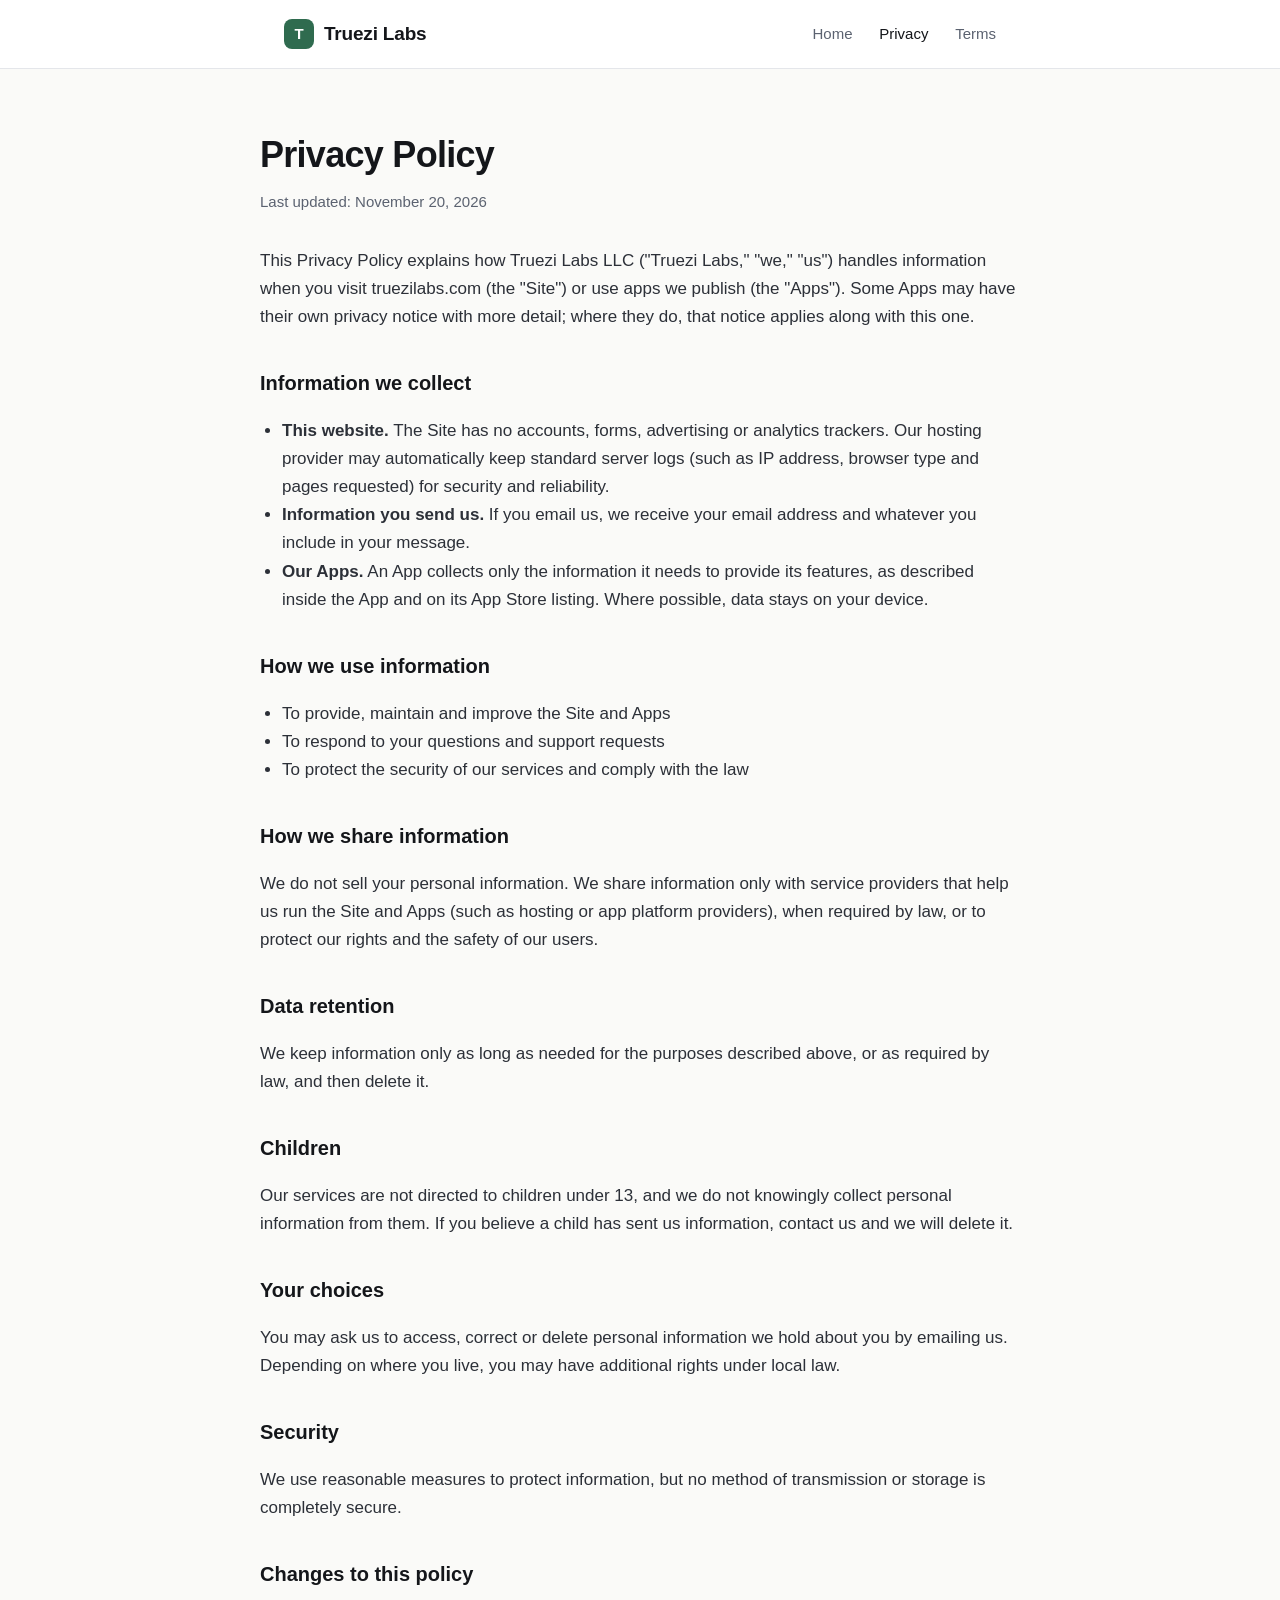
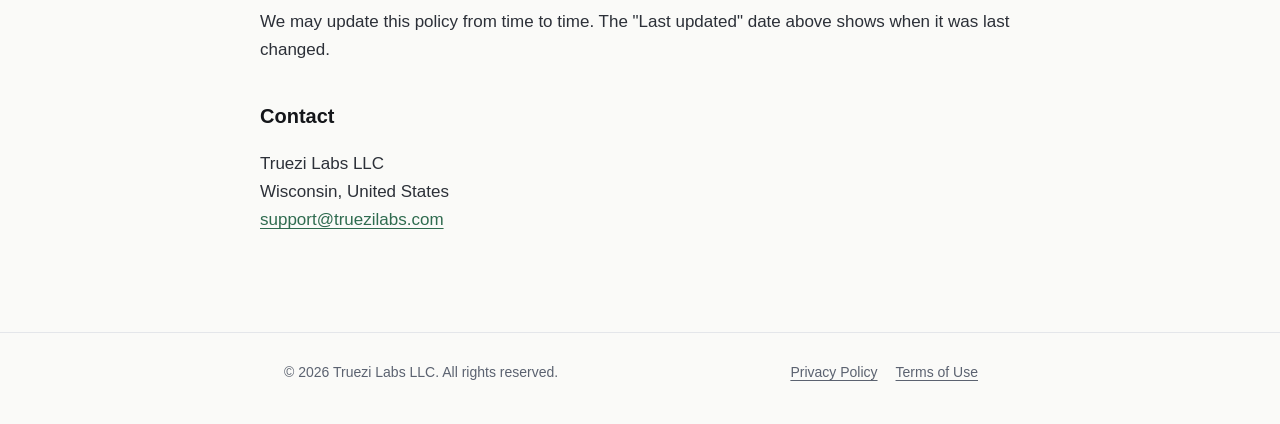
==== privacy.html @ 4858e1bf "Add files via upload" ====
<!DOCTYPE html>
<html lang="en">
<head>
  <meta charset="utf-8">
  <meta name="viewport" content="width=device-width, initial-scale=1">
  <title>Privacy Policy – Truezi Labs</title>
  <link rel="stylesheet" href="style.css">
  <link rel="icon" href="data:image/svg+xml,<svg xmlns='http://www.w3.org/2000/svg' viewBox='0 0 32 32'><rect width='32' height='32' rx='8' fill='%232f6b4f'/><text x='16' y='22' font-family='Arial' font-weight='700' font-size='17' fill='white' text-anchor='middle'>T</text></svg>">
</head>
<body>
  <header class="site">
    <div class="wrap">
      <a class="brand" href="index.html"><span class="mark">T</span>Truezi Labs</a>
      <nav>
        <a href="index.html">Home</a>
        <a href="privacy.html" aria-current="page">Privacy</a>
        <a href="terms.html">Terms</a>
      </nav>
    </div>
  </header>

  <main class="wrap legal">
    <h1>Privacy Policy</h1>
    <p class="updated">Last updated: November 20, 2026</p>

    <p>This Privacy Policy explains how Truezi Labs LLC ("Truezi Labs," "we," "us") handles information when you visit truezilabs.com (the "Site") or use apps we publish (the "Apps"). Some Apps may have their own privacy notice with more detail; where they do, that notice applies along with this one.</p>

    <h2>Information we collect</h2>
    <ul>
      <li><strong>This website.</strong> The Site has no accounts, forms, advertising or analytics trackers. Our hosting provider may automatically keep standard server logs (such as IP address, browser type and pages requested) for security and reliability.</li>
      <li><strong>Information you send us.</strong> If you email us, we receive your email address and whatever you include in your message.</li>
      <li><strong>Our Apps.</strong> An App collects only the information it needs to provide its features, as described inside the App and on its App Store listing. Where possible, data stays on your device.</li>
    </ul>

    <h2>How we use information</h2>
    <ul>
      <li>To provide, maintain and improve the Site and Apps</li>
      <li>To respond to your questions and support requests</li>
      <li>To protect the security of our services and comply with the law</li>
    </ul>

    <h2>How we share information</h2>
    <p>We do not sell your personal information. We share information only with service providers that help us run the Site and Apps (such as hosting or app platform providers), when required by law, or to protect our rights and the safety of our users.</p>

    <h2>Data retention</h2>
    <p>We keep information only as long as needed for the purposes described above, or as required by law, and then delete it.</p>

    <h2>Children</h2>
    <p>Our services are not directed to children under 13, and we do not knowingly collect personal information from them. If you believe a child has sent us information, contact us and we will delete it.</p>

    <h2>Your choices</h2>
    <p>You may ask us to access, correct or delete personal information we hold about you by emailing us. Depending on where you live, you may have additional rights under local law.</p>

    <h2>Security</h2>
    <p>We use reasonable measures to protect information, but no method of transmission or storage is completely secure.</p>

    <h2>Changes to this policy</h2>
    <p>We may update this policy from time to time. The "Last updated" date above shows when it was last changed.</p>

    <h2>Contact</h2>
    <p>Truezi Labs LLC<br>Wisconsin, United States<br><a href="mailto:support@truezilabs.com">support@truezilabs.com</a></p>
  </main>

  <footer class="site">
    <div class="wrap">
      <span>&copy; <span id="yr">2026</span> Truezi Labs LLC. All rights reserved.</span>
      <span><a href="privacy.html">Privacy Policy</a><a href="terms.html">Terms of Use</a></span>
    </div>
  </footer>
  <script>document.getElementById('yr').textContent = new Date().getFullYear();</script>
</body>
</html>
---- style.css ----
:root {
  --ink: #14161a;
  --muted: #5b6270;
  --line: #e4e6ea;
  --bg: #fafaf8;
  --accent: #2f6b4f;
  --accent-soft: #e6efe9;
  --max: 760px;
}

* { box-sizing: border-box; }

html, body { margin: 0; padding: 0; }

body {
  font-family: -apple-system, BlinkMacSystemFont, "Segoe UI", Roboto, "Helvetica Neue", Arial, sans-serif;
  color: var(--ink);
  background: var(--bg);
  line-height: 1.65;
  font-size: 17px;
  -webkit-font-smoothing: antialiased;
}

a { color: var(--accent); text-decoration-thickness: 1px; text-underline-offset: 3px; }
a:hover { text-decoration-thickness: 2px; }

.wrap { max-width: var(--max); margin: 0 auto; padding: 0 24px; }

header.site {
  border-bottom: 1px solid var(--line);
  background: #fff;
}
header.site .wrap {
  display: flex; align-items: center; justify-content: space-between;
  height: 68px;
}
.brand {
  display: flex; align-items: center; gap: 10px;
  font-weight: 700; font-size: 19px; letter-spacing: -0.01em;
  color: var(--ink); text-decoration: none;
}
.brand .mark {
  width: 30px; height: 30px; border-radius: 8px;
  background: var(--accent); color: #fff;
  display: grid; place-items: center;
  font-size: 15px; font-weight: 800;
}
nav a {
  color: var(--muted); text-decoration: none; font-size: 15px; margin-left: 22px;
}
nav a:hover, nav a[aria-current="page"] { color: var(--ink); }

.hero { padding: 88px 0 56px; }
.eyebrow {
  display: inline-block; font-size: 13px; font-weight: 600; letter-spacing: 0.08em;
  text-transform: uppercase; color: var(--accent);
  background: var(--accent-soft); padding: 4px 10px; border-radius: 999px;
  margin-bottom: 20px;
}
.hero h1 {
  font-size: clamp(34px, 6vw, 52px); line-height: 1.1; letter-spacing: -0.025em;
  margin: 0 0 20px;
}
.hero p.lead { font-size: 20px; color: var(--muted); margin: 0; max-width: 600px; }

section.block { padding: 40px 0; border-top: 1px solid var(--line); }
section.block h2 { font-size: 22px; margin: 0 0 12px; letter-spacing: -0.01em; }
section.block p { margin: 0 0 12px; color: #2c3038; }

.cards { display: grid; grid-template-columns: repeat(auto-fit, minmax(200px, 1fr)); gap: 16px; margin-top: 20px; }
.card {
  background: #fff; border: 1px solid var(--line); border-radius: 12px; padding: 20px;
}
.card h3 { margin: 0 0 6px; font-size: 16px; }
.card p { margin: 0; font-size: 15px; color: var(--muted); }

/* Legal pages */
.legal { padding: 56px 0 40px; }
.legal h1 { font-size: 36px; letter-spacing: -0.02em; margin: 0 0 6px; }
.legal .updated { color: var(--muted); font-size: 15px; margin: 0 0 32px; }
.legal h2 { font-size: 20px; margin: 36px 0 10px; }
.legal p, .legal li { color: #2c3038; }
.legal ul { padding-left: 22px; }

footer.site {
  border-top: 1px solid var(--line); margin-top: 40px; padding: 28px 0 40px;
  color: var(--muted); font-size: 14px;
}
footer.site .wrap { display: flex; flex-wrap: wrap; justify-content: space-between; gap: 12px; }
footer.site a { color: var(--muted); margin-right: 18px; }

@media (max-width: 540px) {
  nav a { margin-left: 14px; font-size: 14px; }
  .hero { padding: 56px 0 40px; }
}
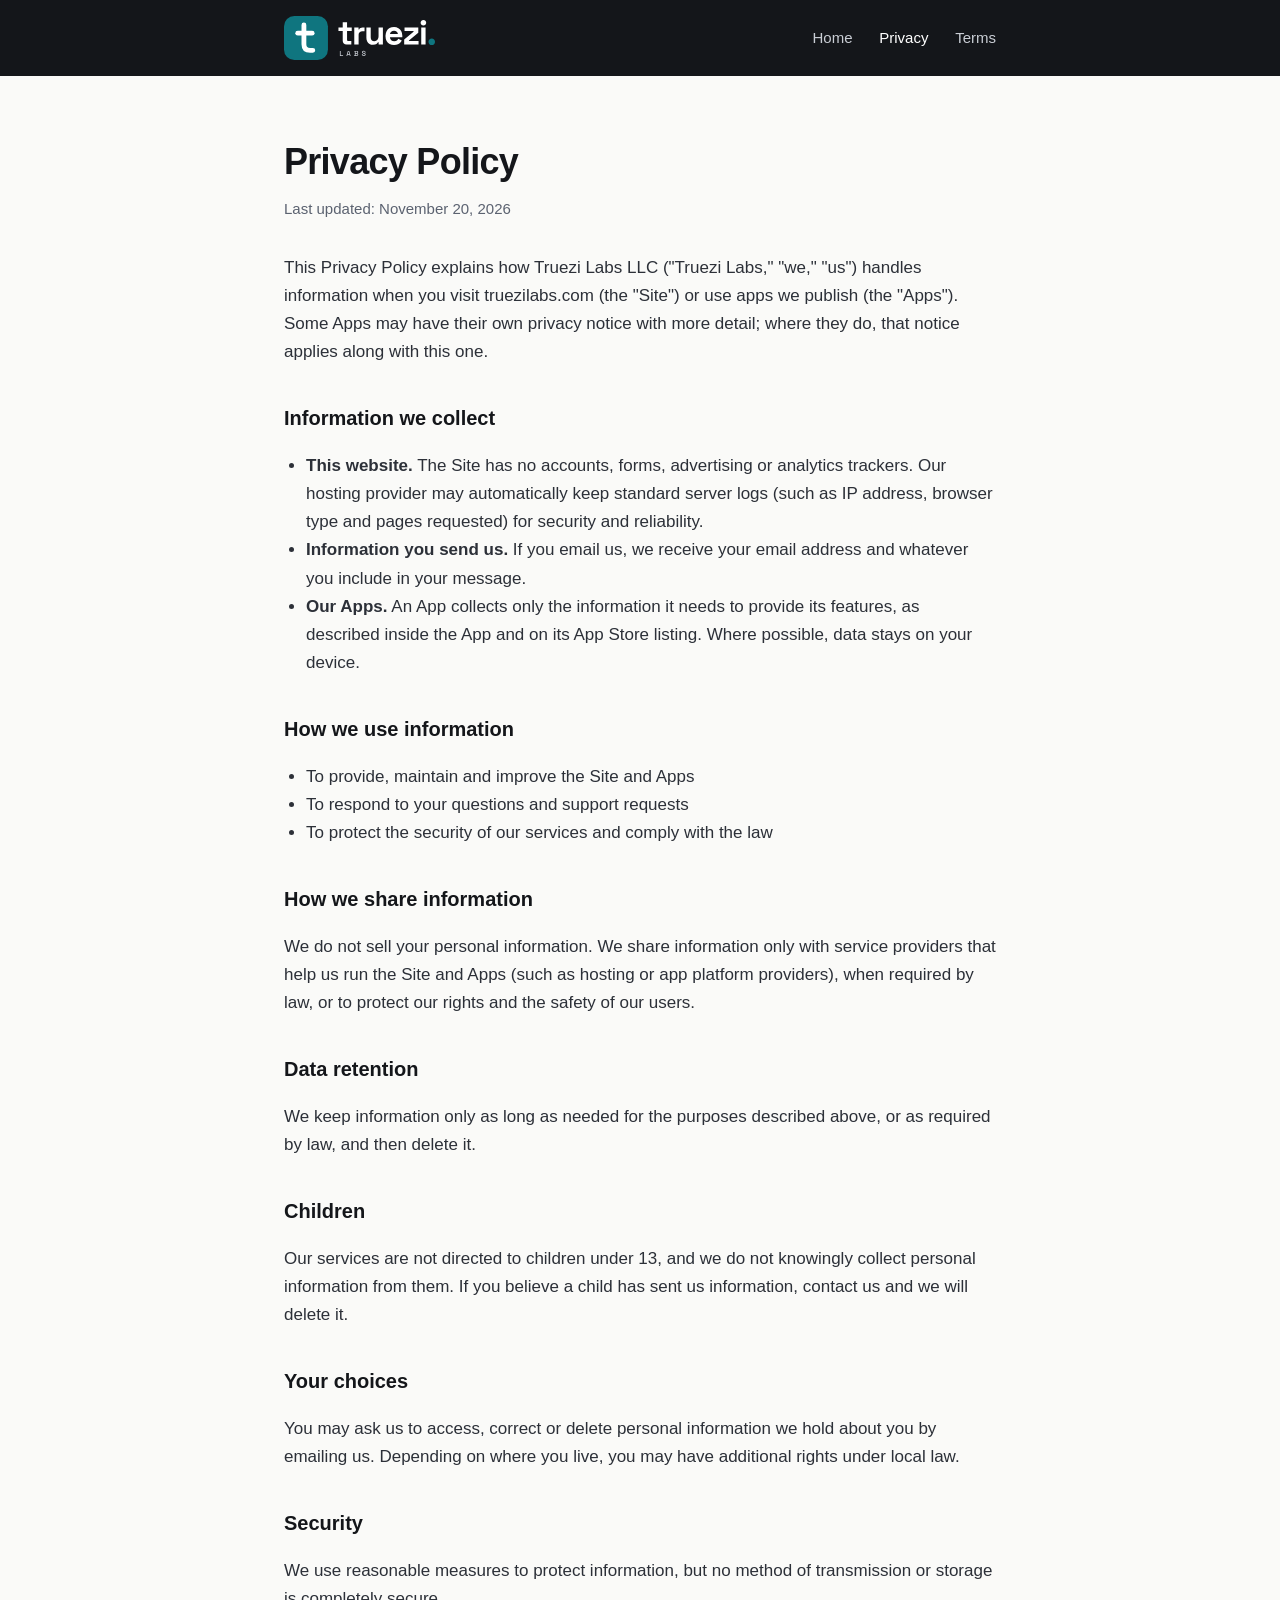
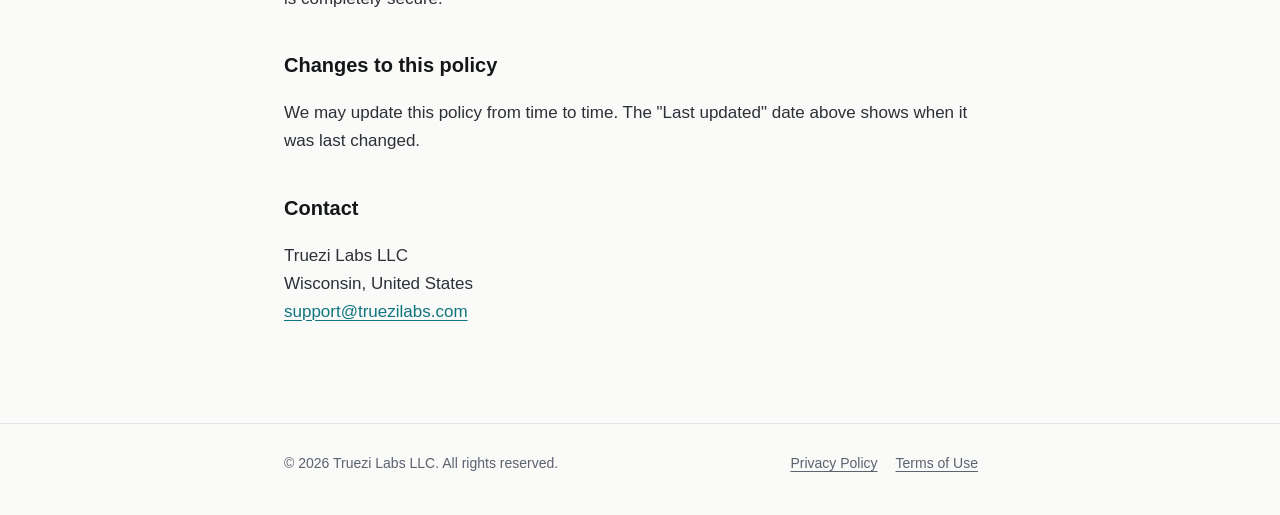
==== commit ef66cf17: "Add files via upload" ====
--- a/privacy.html
+++ b/privacy.html
@@ -5,12 +5,15 @@
   <meta name="viewport" content="width=device-width, initial-scale=1">
   <title>Privacy Policy – Truezi Labs</title>
   <link rel="stylesheet" href="style.css">
-  <link rel="icon" href="data:image/svg+xml,<svg xmlns='http://www.w3.org/2000/svg' viewBox='0 0 32 32'><rect width='32' height='32' rx='8' fill='%232f6b4f'/><text x='16' y='22' font-family='Arial' font-weight='700' font-size='17' fill='white' text-anchor='middle'>T</text></svg>">
+  <link rel="icon" href="favicon.svg" type="image/svg+xml">
+  <link rel="icon" href="favicon-32.png" sizes="32x32" type="image/png">
+  <link rel="apple-touch-icon" href="apple-touch-icon.png">
+  <meta name="theme-color" content="#14161A">
 </head>
 <body>
   <header class="site">
     <div class="wrap">
-      <a class="brand" href="index.html"><span class="mark">T</span>Truezi Labs</a>
+      <a class="brand" href="index.html"><img src="logo.svg" alt="Truezi Labs" height="40"></a>
       <nav>
         <a href="index.html">Home</a>
         <a href="privacy.html" aria-current="page">Privacy</a>
--- a/style.css
+++ b/style.css
@@ -3,8 +3,9 @@
   --muted: #5b6270;
   --line: #e4e6ea;
   --bg: #fafaf8;
-  --accent: #2f6b4f;
-  --accent-soft: #e6efe9;
+  --accent: #0F757F;
+  --accent-soft: #e3f1f2;
+  --header: #14161A;
   --max: 760px;
 }
 
@@ -27,28 +28,18 @@
 .wrap { max-width: var(--max); margin: 0 auto; padding: 0 24px; }
 
 header.site {
-  border-bottom: 1px solid var(--line);
-  background: #fff;
+  background: var(--header);
 }
 header.site .wrap {
   display: flex; align-items: center; justify-content: space-between;
-  height: 68px;
+  height: 76px;
 }
-.brand {
-  display: flex; align-items: center; gap: 10px;
-  font-weight: 700; font-size: 19px; letter-spacing: -0.01em;
-  color: var(--ink); text-decoration: none;
+.brand { display: flex; align-items: center; text-decoration: none; }
+.brand img { height: 44px; width: auto; display: block; }
+nav a {
+  color: #C9CDD4; text-decoration: none; font-size: 15px; margin-left: 22px;
 }
-.brand .mark {
-  width: 30px; height: 30px; border-radius: 8px;
-  background: var(--accent); color: #fff;
-  display: grid; place-items: center;
-  font-size: 15px; font-weight: 800;
-}
-nav a {
-  color: var(--muted); text-decoration: none; font-size: 15px; margin-left: 22px;
-}
-nav a:hover, nav a[aria-current="page"] { color: var(--ink); }
+nav a:hover, nav a[aria-current="page"] { color: #FFFFFF; }
 
 .hero { padding: 88px 0 56px; }
 .eyebrow {
@@ -75,7 +66,7 @@
 .card p { margin: 0; font-size: 15px; color: var(--muted); }
 
 /* Legal pages */
-.legal { padding: 56px 0 40px; }
+.legal { padding-top: 56px; padding-bottom: 40px; }
 .legal h1 { font-size: 36px; letter-spacing: -0.02em; margin: 0 0 6px; }
 .legal .updated { color: var(--muted); font-size: 15px; margin: 0 0 32px; }
 .legal h2 { font-size: 20px; margin: 36px 0 10px; }
@@ -90,6 +81,7 @@
 footer.site a { color: var(--muted); margin-right: 18px; }
 
 @media (max-width: 540px) {
+  .brand img { height: 32px; }
   nav a { margin-left: 14px; font-size: 14px; }
   .hero { padding: 56px 0 40px; }
 }
